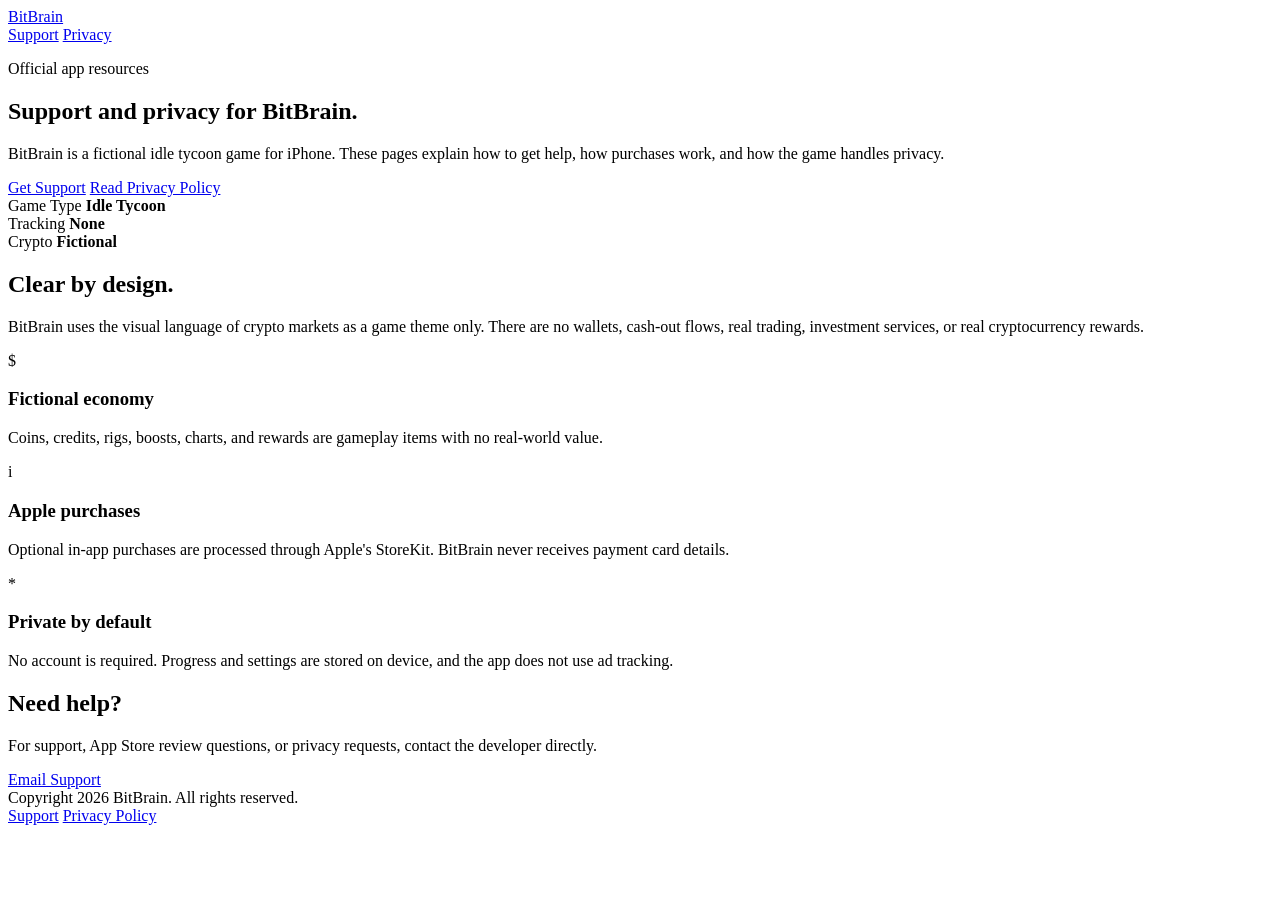
==== index.html @ 01233528 "Publish BitBrain index.html" ====
<!doctype html>
<html lang="en">
  <head>
    <meta charset="utf-8">
    <meta name="viewport" content="width=device-width, initial-scale=1">
    <meta name="description" content="Official support and privacy pages for BitBrain, a fictional crypto idle tycoon game for iPhone.">
    <title>BitBrain - Support and Privacy</title>
    <link rel="icon" href="favicon.svg" type="image/svg+xml">
    <link rel="stylesheet" href="styles.css">
  </head>
  <body>
    <div class="site-shell">
      <header class="topbar">
        <a class="brand" href="index.html" aria-label="BitBrain home">
          <span class="brand-mark" aria-hidden="true"></span>
          <span>BitBrain</span>
        </a>
        <nav class="nav" aria-label="Primary">
          <a href="support.html">Support</a>
          <a href="privacy.html">Privacy</a>
        </nav>
      </header>

      <main>
        <section class="hero">
          <div class="hero-grid">
            <div class="hero-copy">
              <p class="eyebrow">Official app resources</p>
              <h1>Support and privacy for BitBrain.</h1>
              <p>BitBrain is a fictional idle tycoon game for iPhone. These pages explain how to get help, how purchases work, and how the game handles privacy.</p>
              <div class="actions">
                <a class="button primary" href="support.html">Get Support</a>
                <a class="button" href="privacy.html">Read Privacy Policy</a>
              </div>
            </div>

            <div class="device-card" aria-label="BitBrain visual system">
              <div class="orb" aria-hidden="true"></div>
              <div class="stat-stack">
                <div class="stat">
                  <span>Game Type</span>
                  <strong>Idle Tycoon</strong>
                </div>
                <div class="stat">
                  <span>Tracking</span>
                  <strong>None</strong>
                </div>
                <div class="stat">
                  <span>Crypto</span>
                  <strong>Fictional</strong>
                </div>
              </div>
            </div>
          </div>
        </section>

        <section class="section">
          <div class="section-head">
            <h2>Clear by design.</h2>
            <p>BitBrain uses the visual language of crypto markets as a game theme only. There are no wallets, cash-out flows, real trading, investment services, or real cryptocurrency rewards.</p>
          </div>
          <div class="grid">
            <article class="card feature">
              <div class="icon" aria-hidden="true">$</div>
              <div>
                <h3>Fictional economy</h3>
                <p>Coins, credits, rigs, boosts, charts, and rewards are gameplay items with no real-world value.</p>
              </div>
            </article>
            <article class="card feature">
              <div class="icon" aria-hidden="true">i</div>
              <div>
                <h3>Apple purchases</h3>
                <p>Optional in-app purchases are processed through Apple's StoreKit. BitBrain never receives payment card details.</p>
              </div>
            </article>
            <article class="card feature">
              <div class="icon" aria-hidden="true">*</div>
              <div>
                <h3>Private by default</h3>
                <p>No account is required. Progress and settings are stored on device, and the app does not use ad tracking.</p>
              </div>
            </article>
          </div>
        </section>

        <section class="contact-band">
          <div>
            <h2>Need help?</h2>
            <p>For support, App Store review questions, or privacy requests, contact the developer directly.</p>
          </div>
          <a class="button gold" href="mailto:muhammedeliwat@gmail.com">Email Support</a>
        </section>
      </main>

      <footer class="footer">
        <div class="footer-inner">
          <span>Copyright 2026 BitBrain. All rights reserved.</span>
          <nav aria-label="Footer">
            <a href="support.html">Support</a>
            <a href="privacy.html">Privacy Policy</a>
          </nav>
        </div>
      </footer>
    </div>
  </body>
</html>
      </nav>
    </main>
  </body>
</html>
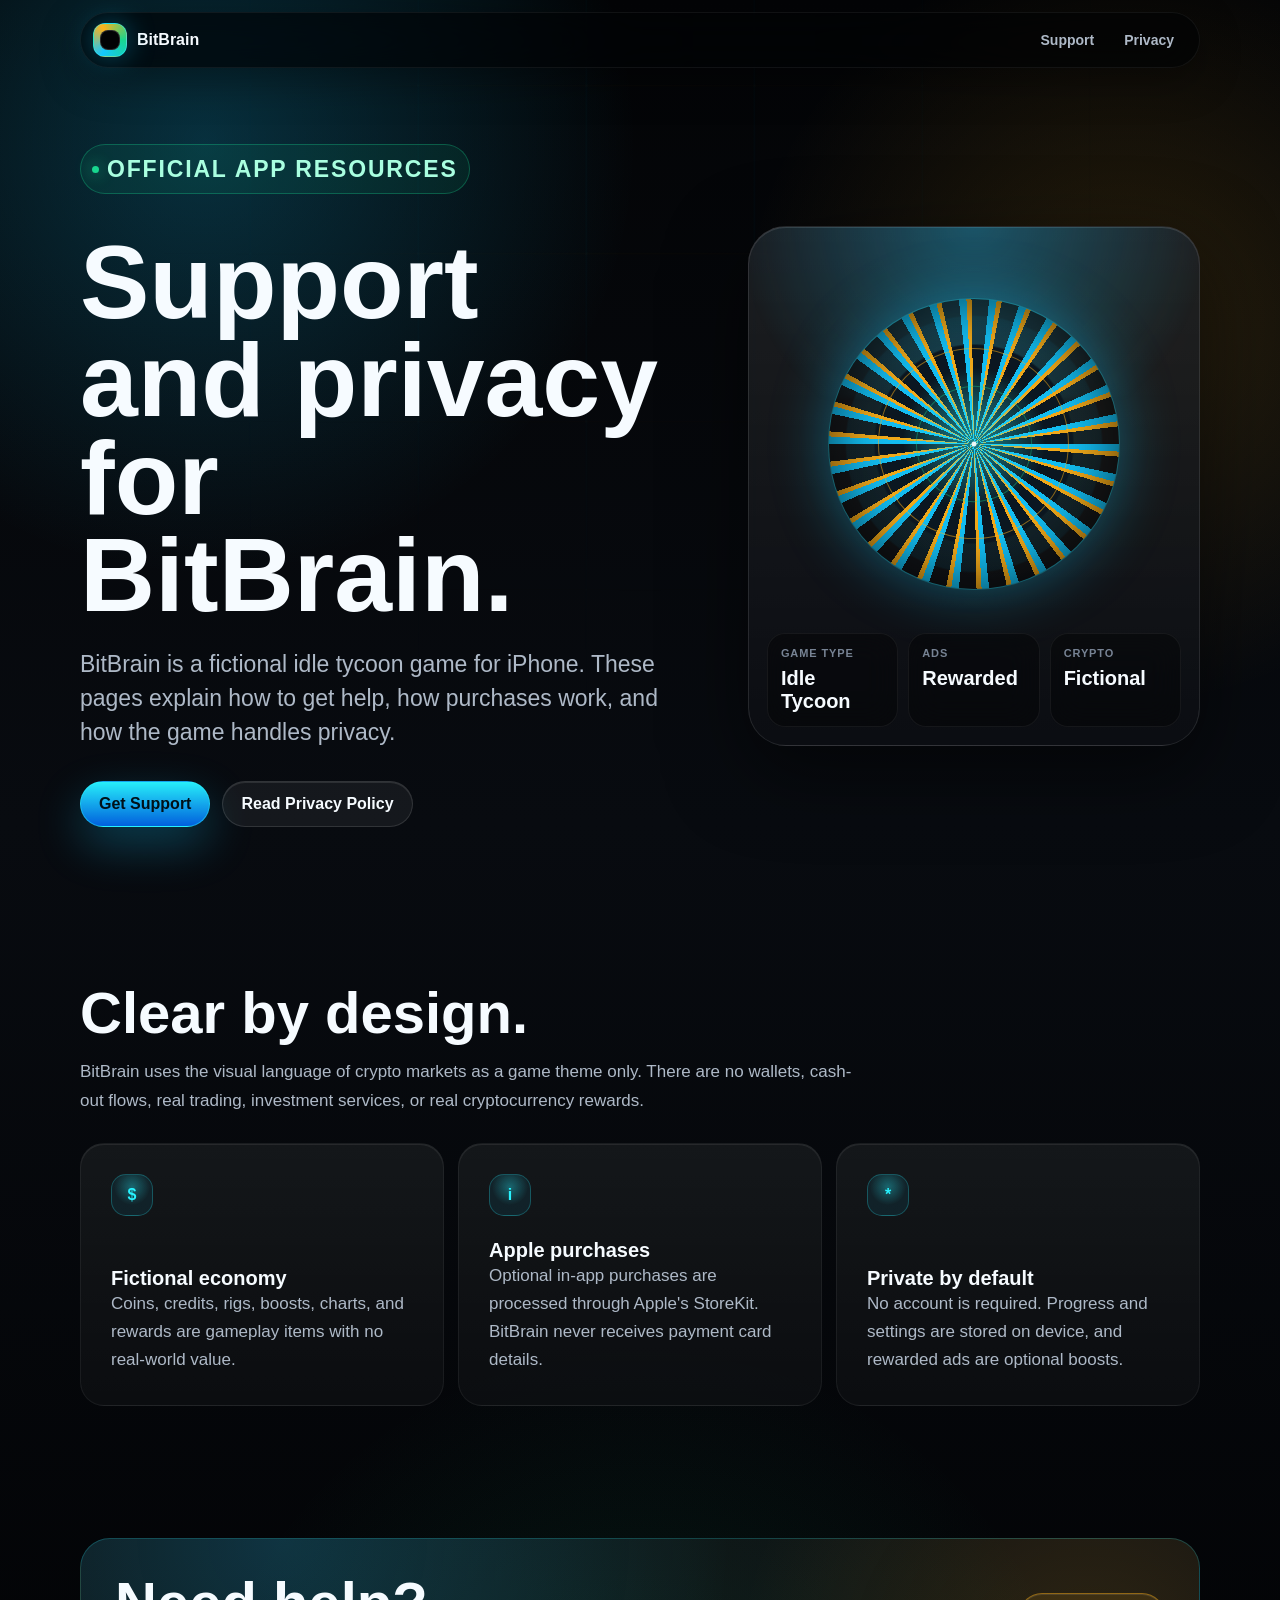
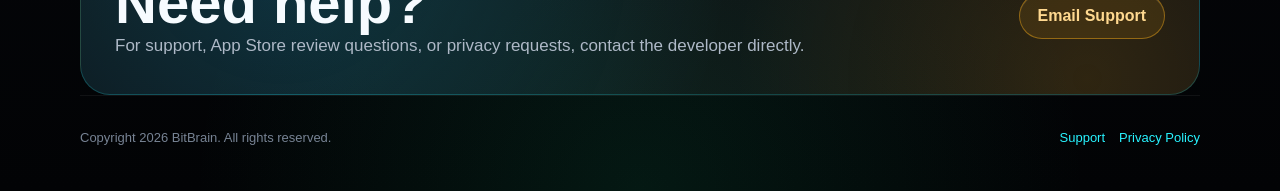
==== commit 72264e6b: "Update index.html for ads and RevenueCat disclosures" ====
--- a/index.html
+++ b/index.html
@@ -42,8 +42,8 @@
                   <strong>Idle Tycoon</strong>
                 </div>
                 <div class="stat">
-                  <span>Tracking</span>
-                  <strong>None</strong>
+                  <span>Ads</span>
+                  <strong>Rewarded</strong>
                 </div>
                 <div class="stat">
                   <span>Crypto</span>
@@ -78,7 +78,7 @@
               <div class="icon" aria-hidden="true">*</div>
               <div>
                 <h3>Private by default</h3>
-                <p>No account is required. Progress and settings are stored on device, and the app does not use ad tracking.</p>
+                <p>No account is required. Progress and settings are stored on device, and rewarded ads are optional boosts.</p>
               </div>
             </article>
           </div>
@@ -105,7 +105,3 @@
     </div>
   </body>
 </html>
-      </nav>
-    </main>
-  </body>
-</html>
--- a/styles.css
+++ b/styles.css
@@ -0,0 +1,568 @@
+:root {
+  color-scheme: dark;
+  --bg: #020305;
+  --bg-2: #070a0f;
+  --panel: rgba(255, 255, 255, 0.045);
+  --panel-strong: rgba(255, 255, 255, 0.075);
+  --line: rgba(255, 255, 255, 0.1);
+  --line-soft: rgba(255, 255, 255, 0.06);
+  --text: #f6fbff;
+  --muted: #aeb9c7;
+  --soft: #778394;
+  --cyan: #14c8ff;
+  --cyan-2: #28f3ff;
+  --gold: #ffb21a;
+  --green: #18d68f;
+  --danger: #ff5470;
+  --radius: 24px;
+  --radius-sm: 14px;
+  --shadow: 0 24px 80px rgba(0, 0, 0, 0.52);
+  font-family: ui-sans-serif, -apple-system, BlinkMacSystemFont, "SF Pro Display", "SF Pro Text", "Segoe UI", sans-serif;
+}
+
+* {
+  box-sizing: border-box;
+}
+
+html {
+  scroll-behavior: smooth;
+}
+
+body {
+  margin: 0;
+  min-height: 100vh;
+  background:
+    radial-gradient(circle at 16% 8%, rgba(20, 200, 255, 0.22), transparent 27rem),
+    radial-gradient(circle at 88% 18%, rgba(255, 178, 26, 0.14), transparent 24rem),
+    radial-gradient(circle at 50% 100%, rgba(24, 214, 143, 0.1), transparent 28rem),
+    linear-gradient(180deg, #030406 0%, #080b10 46%, #020305 100%);
+  color: var(--text);
+  overflow-x: hidden;
+}
+
+body::before {
+  content: "";
+  position: fixed;
+  inset: 0;
+  pointer-events: none;
+  background:
+    linear-gradient(90deg, transparent 0 48%, rgba(20, 200, 255, 0.09) 49%, transparent 50% 100%),
+    linear-gradient(0deg, transparent 0 48%, rgba(255, 178, 26, 0.06) 49%, transparent 50% 100%);
+  background-size: 168px 168px;
+  mask-image: radial-gradient(circle at 50% 20%, #000 0%, transparent 62%);
+  opacity: 0.38;
+}
+
+a {
+  color: var(--cyan-2);
+  text-decoration: none;
+}
+
+a:hover {
+  color: #ffffff;
+}
+
+.site-shell {
+  position: relative;
+  width: min(1120px, calc(100% - 32px));
+  margin: 0 auto;
+}
+
+.topbar {
+  position: sticky;
+  top: 12px;
+  z-index: 20;
+  display: flex;
+  align-items: center;
+  justify-content: space-between;
+  gap: 16px;
+  margin: 12px auto 0;
+  padding: 10px 12px;
+  border: 1px solid var(--line-soft);
+  border-radius: 999px;
+  background: rgba(2, 3, 5, 0.72);
+  box-shadow: 0 12px 40px rgba(0, 0, 0, 0.34);
+  backdrop-filter: blur(22px) saturate(180%);
+}
+
+.brand {
+  display: inline-flex;
+  align-items: center;
+  gap: 10px;
+  color: var(--text);
+  font-weight: 760;
+  letter-spacing: 0;
+}
+
+.brand-mark {
+  width: 34px;
+  height: 34px;
+  border: 1px solid rgba(40, 243, 255, 0.5);
+  border-radius: 12px;
+  background:
+    radial-gradient(circle at 50% 50%, rgba(40, 243, 255, 0.98) 0 2px, transparent 3px),
+    conic-gradient(from 210deg, var(--cyan), var(--gold), var(--green), var(--cyan));
+  box-shadow: 0 0 28px rgba(20, 200, 255, 0.36);
+  position: relative;
+}
+
+.brand-mark::after {
+  content: "";
+  position: absolute;
+  inset: 6px;
+  border-radius: 8px;
+  background: #020305;
+  border: 1px solid rgba(255, 255, 255, 0.16);
+}
+
+.nav {
+  display: flex;
+  align-items: center;
+  gap: 4px;
+}
+
+.nav a {
+  color: var(--muted);
+  font-size: 14px;
+  font-weight: 620;
+  padding: 9px 13px;
+  border-radius: 999px;
+}
+
+.nav a[aria-current="page"],
+.nav a:hover {
+  color: var(--text);
+  background: rgba(255, 255, 255, 0.07);
+}
+
+.hero {
+  min-height: clamp(560px, 86vh, 820px);
+  display: grid;
+  align-items: center;
+  padding: 76px 0 52px;
+}
+
+.hero-grid {
+  display: grid;
+  grid-template-columns: minmax(0, 1.02fr) minmax(340px, 0.78fr);
+  gap: clamp(28px, 6vw, 84px);
+  align-items: center;
+}
+
+.eyebrow {
+  display: inline-flex;
+  align-items: center;
+  gap: 8px;
+  width: fit-content;
+  margin: 0 0 18px;
+  padding: 7px 11px;
+  border: 1px solid rgba(24, 214, 143, 0.3);
+  border-radius: 999px;
+  background: rgba(24, 214, 143, 0.08);
+  color: #a9ffe0;
+  font-size: 12px;
+  font-weight: 760;
+  text-transform: uppercase;
+  letter-spacing: 0.08em;
+}
+
+.eyebrow::before {
+  content: "";
+  width: 7px;
+  height: 7px;
+  border-radius: 99px;
+  background: var(--green);
+  box-shadow: 0 0 16px var(--green);
+}
+
+h1,
+h2,
+h3 {
+  margin: 0;
+  letter-spacing: 0;
+}
+
+h1 {
+  max-width: 840px;
+  font-size: clamp(52px, 9vw, 104px);
+  line-height: 0.94;
+  font-weight: 820;
+}
+
+h2 {
+  font-size: clamp(34px, 5vw, 58px);
+  line-height: 1.02;
+  font-weight: 780;
+}
+
+h3 {
+  font-size: 20px;
+  line-height: 1.2;
+  font-weight: 720;
+}
+
+p {
+  margin: 0;
+  color: var(--muted);
+  font-size: 17px;
+  line-height: 1.66;
+}
+
+.hero-copy {
+  display: grid;
+  gap: 22px;
+}
+
+.hero-copy > p {
+  max-width: 700px;
+  font-size: clamp(18px, 2.3vw, 23px);
+  line-height: 1.48;
+}
+
+.actions {
+  display: flex;
+  flex-wrap: wrap;
+  gap: 12px;
+  margin-top: 10px;
+}
+
+.button {
+  display: inline-flex;
+  min-height: 46px;
+  align-items: center;
+  justify-content: center;
+  gap: 8px;
+  padding: 0 18px;
+  border: 1px solid rgba(255, 255, 255, 0.12);
+  border-radius: 999px;
+  color: var(--text);
+  background: rgba(255, 255, 255, 0.055);
+  font-weight: 720;
+  box-shadow: inset 0 1px 0 rgba(255, 255, 255, 0.1);
+}
+
+.button.primary {
+  border-color: rgba(40, 243, 255, 0.45);
+  background: linear-gradient(180deg, rgba(40, 243, 255, 0.98), rgba(0, 110, 255, 0.86));
+  color: #001018;
+  box-shadow: 0 18px 46px rgba(20, 200, 255, 0.28);
+}
+
+.button.gold {
+  border-color: rgba(255, 178, 26, 0.44);
+  background: rgba(255, 178, 26, 0.1);
+  color: #ffd990;
+}
+
+.device-card {
+  position: relative;
+  min-height: 520px;
+  border: 1px solid var(--line);
+  border-radius: 38px;
+  background:
+    linear-gradient(180deg, rgba(255, 255, 255, 0.09), rgba(255, 255, 255, 0.025)),
+    rgba(5, 8, 13, 0.82);
+  box-shadow: var(--shadow), inset 0 1px 0 rgba(255, 255, 255, 0.12);
+  overflow: hidden;
+}
+
+.device-card::before {
+  content: "";
+  position: absolute;
+  inset: -35% -25% auto;
+  height: 68%;
+  background: radial-gradient(circle, rgba(20, 200, 255, 0.32), transparent 62%);
+  filter: blur(2px);
+}
+
+.orb {
+  position: absolute;
+  left: 50%;
+  top: 42%;
+  width: min(66vw, 290px);
+  aspect-ratio: 1;
+  transform: translate(-50%, -50%);
+  border-radius: 50%;
+  background:
+    radial-gradient(circle at 50% 50%, rgba(255, 255, 255, 0.92) 0 2px, transparent 3px),
+    radial-gradient(circle at 50% 48%, rgba(40, 243, 255, 0.5), transparent 34%),
+    repeating-conic-gradient(from 18deg, rgba(20, 200, 255, 0.95) 0 3deg, rgba(255, 178, 26, 0.95) 3deg 5deg, transparent 5deg 12deg),
+    radial-gradient(circle, #0c1822 0 48%, rgba(20, 200, 255, 0.08) 49% 62%, transparent 63%);
+  box-shadow:
+    0 0 0 1px rgba(40, 243, 255, 0.22),
+    0 0 58px rgba(20, 200, 255, 0.4),
+    inset 0 0 60px rgba(0, 0, 0, 0.7);
+}
+
+.orb::before,
+.orb::after {
+  content: "";
+  position: absolute;
+  inset: 17%;
+  border-radius: 50%;
+  border: 1px solid rgba(255, 178, 26, 0.5);
+  transform: rotate(-18deg);
+}
+
+.orb::after {
+  inset: 30%;
+  border-color: rgba(24, 214, 143, 0.38);
+  transform: rotate(28deg);
+}
+
+.stat-stack {
+  position: absolute;
+  inset: auto 18px 18px;
+  display: grid;
+  grid-template-columns: repeat(3, 1fr);
+  gap: 10px;
+}
+
+.stat {
+  min-height: 86px;
+  padding: 13px;
+  border: 1px solid var(--line-soft);
+  border-radius: 18px;
+  background: rgba(0, 0, 0, 0.34);
+  backdrop-filter: blur(16px);
+}
+
+.stat span {
+  display: block;
+  color: var(--soft);
+  font-size: 11px;
+  font-weight: 760;
+  text-transform: uppercase;
+  letter-spacing: 0.08em;
+}
+
+.stat strong {
+  display: block;
+  margin-top: 8px;
+  font-size: 20px;
+  color: var(--text);
+}
+
+.section {
+  padding: clamp(54px, 9vw, 104px) 0;
+}
+
+.section-head {
+  display: grid;
+  gap: 16px;
+  max-width: 780px;
+  margin-bottom: 28px;
+}
+
+.grid {
+  display: grid;
+  grid-template-columns: repeat(3, minmax(0, 1fr));
+  gap: 14px;
+}
+
+.grid.two {
+  grid-template-columns: repeat(2, minmax(0, 1fr));
+}
+
+.card {
+  border: 1px solid var(--line-soft);
+  border-radius: var(--radius);
+  background:
+    linear-gradient(180deg, rgba(255, 255, 255, 0.062), rgba(255, 255, 255, 0.026)),
+    rgba(5, 7, 11, 0.72);
+  box-shadow: inset 0 1px 0 rgba(255, 255, 255, 0.08);
+  padding: clamp(20px, 3vw, 30px);
+}
+
+.card.feature {
+  min-height: 230px;
+  display: grid;
+  align-content: space-between;
+  gap: 22px;
+}
+
+.icon {
+  width: 42px;
+  height: 42px;
+  display: grid;
+  place-items: center;
+  border-radius: 15px;
+  border: 1px solid rgba(40, 243, 255, 0.25);
+  background:
+    radial-gradient(circle at 50% 30%, rgba(40, 243, 255, 0.32), transparent 52%),
+    rgba(20, 200, 255, 0.08);
+  color: var(--cyan-2);
+  font-weight: 860;
+}
+
+.legal-content {
+  display: grid;
+  grid-template-columns: minmax(0, 0.72fr) minmax(280px, 0.28fr);
+  gap: 18px;
+  align-items: start;
+}
+
+.article {
+  display: grid;
+  gap: 14px;
+}
+
+.article section {
+  scroll-margin-top: 92px;
+}
+
+.article .card {
+  display: grid;
+  gap: 12px;
+}
+
+.article ul,
+.support-list {
+  display: grid;
+  gap: 10px;
+  padding-left: 20px;
+  margin: 0;
+  color: var(--muted);
+  line-height: 1.62;
+}
+
+.side-panel {
+  position: sticky;
+  top: 92px;
+  display: grid;
+  gap: 12px;
+}
+
+.pill-list {
+  display: flex;
+  flex-wrap: wrap;
+  gap: 8px;
+}
+
+.pill {
+  display: inline-flex;
+  align-items: center;
+  min-height: 30px;
+  padding: 0 11px;
+  border: 1px solid var(--line-soft);
+  border-radius: 999px;
+  color: var(--muted);
+  background: rgba(255, 255, 255, 0.035);
+  font-size: 13px;
+  font-weight: 650;
+}
+
+.accent-number {
+  color: var(--gold);
+  font-variant-numeric: tabular-nums;
+}
+
+.notice {
+  border-color: rgba(255, 178, 26, 0.26);
+  background:
+    linear-gradient(180deg, rgba(255, 178, 26, 0.12), rgba(255, 255, 255, 0.03)),
+    rgba(7, 8, 11, 0.8);
+}
+
+.danger {
+  border-color: rgba(255, 84, 112, 0.3);
+}
+
+.contact-band {
+  display: grid;
+  grid-template-columns: minmax(0, 1fr) auto;
+  gap: 18px;
+  align-items: center;
+  margin: 28px 0 0;
+  padding: clamp(22px, 4vw, 34px);
+  border: 1px solid rgba(40, 243, 255, 0.2);
+  border-radius: 30px;
+  background:
+    radial-gradient(circle at 18% 0%, rgba(20, 200, 255, 0.2), transparent 28rem),
+    radial-gradient(circle at 90% 90%, rgba(255, 178, 26, 0.14), transparent 22rem),
+    rgba(255, 255, 255, 0.045);
+}
+
+.footer {
+  padding: 34px 0 46px;
+  color: var(--soft);
+  font-size: 13px;
+  border-top: 1px solid var(--line-soft);
+}
+
+.footer-inner {
+  display: flex;
+  flex-wrap: wrap;
+  justify-content: space-between;
+  gap: 12px;
+}
+
+.footer nav {
+  display: flex;
+  flex-wrap: wrap;
+  gap: 14px;
+}
+
+@media (max-width: 860px) {
+  .hero {
+    min-height: auto;
+    padding-top: 52px;
+  }
+
+  .hero-grid,
+  .legal-content,
+  .grid.two,
+  .contact-band {
+    grid-template-columns: 1fr;
+  }
+
+  .grid {
+    grid-template-columns: 1fr;
+  }
+
+  .device-card {
+    min-height: 440px;
+  }
+
+  .side-panel {
+    position: static;
+  }
+}
+
+@media (max-width: 620px) {
+  .site-shell {
+    width: min(100% - 22px, 1120px);
+  }
+
+  .topbar {
+    align-items: flex-start;
+    border-radius: 24px;
+    padding: 12px;
+  }
+
+  .nav {
+    justify-content: flex-end;
+    flex-wrap: wrap;
+  }
+
+  .nav a {
+    padding: 8px 10px;
+    font-size: 13px;
+  }
+
+  h1 {
+    font-size: clamp(44px, 15vw, 72px);
+  }
+
+  .stat-stack {
+    grid-template-columns: 1fr;
+  }
+
+  .stat {
+    min-height: 64px;
+  }
+
+  .device-card {
+    min-height: 560px;
+  }
+}
